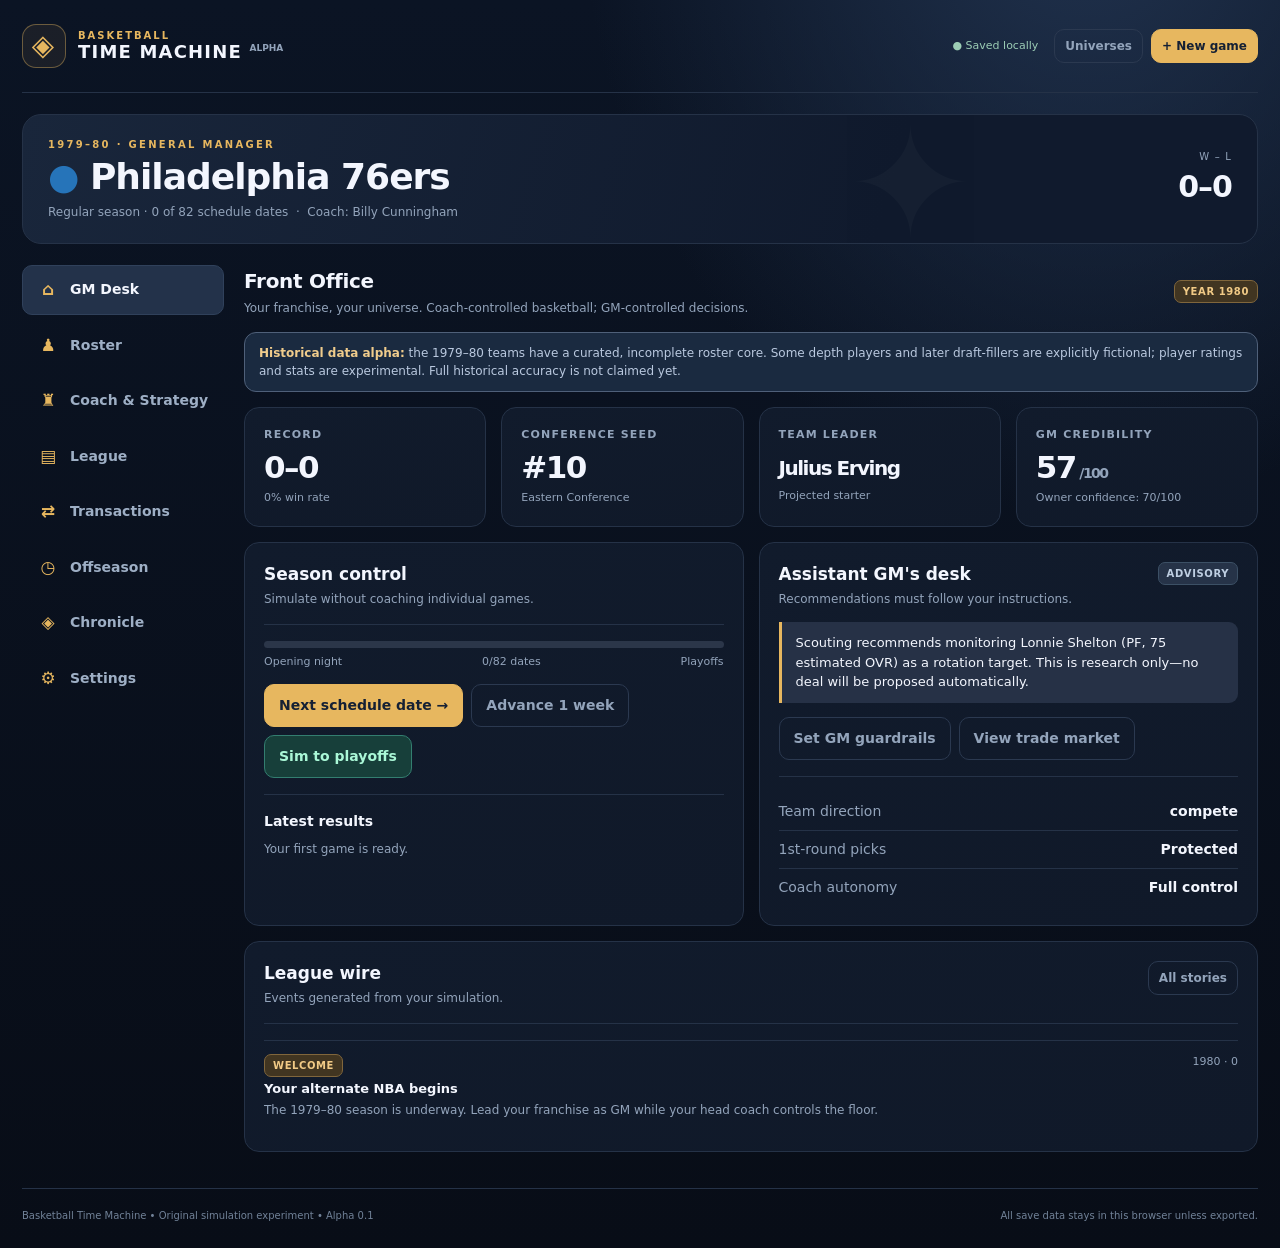
==== index.html @ 51116df2 "Add files via upload" ====
<!DOCTYPE html>
<html lang="en"><head><meta charset="UTF-8"><meta name="viewport" content="width=device-width,initial-scale=1,viewport-fit=cover"><meta name="theme-color" content="#0b1120"><title>Basketball Time Machine — GM Universe</title><link rel="stylesheet" href="style.css"></head>
<body>
<div class="shell">
 <header class="topbar"><div class="brand"><div class="brand-icon">◈</div><div><div class="brand-top">BASKETBALL</div><div class="brand-bottom">TIME MACHINE <sup>ALPHA</sup></div></div></div><div class="top-actions"><span id="saveBadge" class="save-badge">● Local save</span><button class="btn ghost small" data-action="open-saves">Universes</button><button class="btn small primary" data-action="new-game">+ New game</button></div></header>
 <section id="hero" class="hero"></section>
 <main class="layout"><nav id="nav" class="nav"></nav><div class="content"><div id="view"></div></div></main>
 <footer><span>Basketball Time Machine • Original simulation experiment • Alpha 0.1</span><span>All save data stays in this browser unless exported.</span></footer>
</div>
<div id="modal" class="modal-backdrop hidden" aria-hidden="true"><div id="modalContent" class="modal-panel"></div></div>
<div id="toast" class="toast hidden"></div>
<script src="data.js"></script><script src="engine.js"></script><script src="app.js"></script>
</body></html>
---- style.css ----
:root{--bg:#090f1b;--panel:#111b2c;--panel2:#17243a;--edge:#2b3950;--edge2:#253247;--text:#f3f6fe;--muted:#93a4bb;--gold:#e7b75f;--accent:#4cbba5;--red:#e27582;--blue:#8ac8ec;--radius:15px}*{box-sizing:border-box}html{scroll-behavior:smooth}body{margin:0;color:var(--text);background:radial-gradient(ellipse at 85% -10%,#21334f 0,transparent 33%),linear-gradient(#0b1424,#080d17);font:14px/1.5 system-ui,-apple-system,"Segoe UI",sans-serif;min-height:100vh}button,input,select{font:inherit}button{cursor:pointer}.shell{max-width:1480px;margin:auto;padding:0 22px}.topbar{display:flex;justify-content:space-between;align-items:center;padding:24px 0;border-bottom:1px solid var(--edge2);gap:12px}.brand{display:flex;gap:12px;align-items:center;font-weight:850;letter-spacing:2px;line-height:1.08}.brand-icon{display:grid;place-items:center;border:1px solid #e7b75f66;width:44px;height:44px;border-radius:14px;color:var(--gold);font-size:29px;background:#e7b75f12}.brand-top{font-size:10px;color:var(--gold)}.brand-bottom{font-size:18px;letter-spacing:1.2px}.brand sup{font-size:9px;font-weight:650;color:var(--muted);letter-spacing:0}.top-actions{display:flex;align-items:center;gap:8px}.save-badge{color:#9ccdb5;font-size:11px;margin-right:8px}.btn{border:1px solid var(--edge);border-radius:10px;padding:10px 14px;background:#20314c;color:var(--text);font-weight:700;transition:.12s}.btn:hover{filter:brightness(1.15);transform:translateY(-1px)}.btn:disabled{opacity:.45;cursor:not-allowed;transform:none}.btn.primary{background:var(--gold);border-color:var(--gold);color:#152034}.btn.green{background:#173f3a;border-color:#337e70;color:#aaf8d7}.btn.danger{background:#482432;border-color:#784350;color:#ffc2c4}.btn.ghost{background:transparent;color:var(--muted)}.btn.small{font-size:12px;padding:7px 10px}.btn.large{padding:13px 18px}.hero{background:linear-gradient(106deg,#19263b,#101a2d 70%);border:1px solid var(--edge2);border-radius:19px;margin:21px 0;padding:22px 25px;display:flex;align-items:center;justify-content:space-between;gap:20px;min-height:130px;position:relative;overflow:hidden}.hero:after{content:'✦';position:absolute;right:23%;top:-43px;font-size:150px;opacity:.025;pointer-events:none}.eyebrow{letter-spacing:2.3px;text-transform:uppercase;font-size:10px;color:var(--gold);font-weight:850}.hero h1{font-size:clamp(25px,3vw,36px);margin:4px 0 5px;line-height:1.15;letter-spacing:-1px}.hero p{margin:0;color:var(--muted);font-size:12px}.hero-right{text-align:right;display:flex;gap:18px;align-items:center}.hero-score{font-size:30px;font-weight:900;letter-spacing:-1px}.hero-record-label{font-size:10px;color:var(--muted);letter-spacing:1.2px;text-transform:uppercase}.layout{display:grid;grid-template-columns:202px minmax(0,1fr);gap:20px;padding-bottom:36px}.nav{display:flex;flex-direction:column;gap:6px;align-self:start;position:sticky;top:16px}.nav button{background:transparent;border:1px solid transparent;color:#9eafc5;text-align:left;padding:11px 14px;border-radius:10px;font-weight:650;display:flex;gap:11px;align-items:center}.nav button:hover{background:#17243a}.nav button.active{background:#23324a;color:var(--text);border-color:#30415b}.nav .nav-glyph{font-size:17px;color:var(--gold);width:22px;text-align:center}.nav-caption{text-transform:uppercase;font-size:10px;color:#73879f;letter-spacing:2px;font-weight:800;margin:17px 13px 3px}.content{min-width:0}.section-title{font-weight:800;font-size:20px;letter-spacing:-.3px;margin:0}.section-head{display:flex;justify-content:space-between;align-items:center;margin:1px 0 15px;gap:12px;flex-wrap:wrap}.section-sub{font-size:12px;color:var(--muted);margin:3px 0 0}.grid{display:grid;gap:15px}.grid.four{grid-template-columns:repeat(4,minmax(0,1fr))}.grid.three{grid-template-columns:repeat(3,minmax(0,1fr))}.grid.two{grid-template-columns:repeat(2,minmax(0,1fr))}.card{background:linear-gradient(165deg,var(--panel),#101929);border:1px solid var(--edge2);border-radius:var(--radius);padding:19px;min-width:0}.card h3{margin:0 0 14px;font-size:14px}.metric{font-size:31px;font-weight:850;letter-spacing:-1.5px}.metric-caption{color:var(--muted);font-size:11px;text-transform:uppercase;letter-spacing:1.2px;font-weight:700}.muted{color:var(--muted)}.tiny{font-size:11px}.smalltext{font-size:12px}.accent{color:var(--gold)}.success{color:#9becd0}.bad{color:var(--red)}.actions{display:flex;flex-wrap:wrap;gap:8px}.stack{display:flex;flex-direction:column;gap:15px}.headline{display:flex;align-items:start;justify-content:space-between;gap:15px}.headline h3{margin:0 0 3px;font-size:17px}.news{padding:13px 0;border-top:1px solid var(--edge2)}.news:first-child{border-top:0;padding-top:0}.news h4{margin:2px 0;font-size:13px}.tag{display:inline-block;padding:3px 8px;border:1px solid #3c5065;background:#263348;border-radius:7px;color:#bfcfe2;font-size:10px;text-transform:uppercase;letter-spacing:.6px;font-weight:750}.tag.gold{border-color:#80663c;background:#413521;color:#f1ca86}.tag.red{border-color:#934f5c;background:#482735;color:#f6afbf}.alert{border:1px solid #80633b;background:#392b1b;border-radius:12px;padding:13px 15px;color:#f5dca8;font-size:12px}.data-warning{border:1px solid #4f6079;background:#1a2a40;padding:11px 14px;border-radius:12px;color:#bac9df;font-size:12px}.data-warning strong{color:#f0cc8c}.table-wrap{overflow:auto;border:1px solid var(--edge2);border-radius:12px}.table{border-collapse:collapse;width:100%;font-size:12px;white-space:nowrap}.table th{background:#1b2b42;color:#9bafc6;text-transform:uppercase;letter-spacing:.7px;font-size:10px;text-align:left;font-weight:700;padding:12px 13px}.table td{padding:11px 13px;border-top:1px solid #29364a}.table tr:hover td{background:#1b2a3e}.table tr.mine td{background:#27354b}.table td.num,.table th.num{text-align:right;font-variant-numeric:tabular-nums}.table td strong{font-weight:750}.chip{display:inline-flex;align-items:center;gap:7px}.team-dot{width:9px;height:9px;border-radius:50%;display:inline-block;flex:none}.form-row{display:flex;flex-wrap:wrap;align-items:end;gap:12px;margin:10px 0}.field{display:flex;flex-direction:column;gap:6px;min-width:0}.field label{font-size:11px;color:#a4b8d1;font-weight:700}.field select,.field input{width:100%;background:#0e1728;border:1px solid #3a4c66;border-radius:9px;color:var(--text);padding:10px 11px;min-height:39px}.field input[type=range]{padding:0;border:0;accent-color:var(--gold);min-height:20px}.field input[type=checkbox]{width:auto;min-height:initial;accent-color:var(--gold)}.form-row .field{flex:1}.form-row .field select{min-width:100px}.line{height:1px;background:var(--edge2);margin:16px 0}.toggle-row{display:flex;align-items:center;justify-content:space-between;gap:15px;padding:12px 0;border-bottom:1px solid var(--edge2)}.toggle-row:last-child{border-bottom:0}.pill{border-radius:30px;padding:5px 10px;font-size:11px;background:#1a3a37;color:#9bd3c4}.progress{height:7px;background:#2b3649;border-radius:10px;overflow:hidden}.progress>span{height:100%;background:var(--gold);display:block}.progress-labels{display:flex;justify-content:space-between;color:var(--muted);font-size:11px;margin-top:6px}.kv{display:flex;justify-content:space-between;padding:8px 0;border-bottom:1px solid var(--edge2);gap:12px}.kv:last-child{border-bottom:0}.split{display:grid;grid-template-columns:minmax(0,1.2fr) minmax(280px,.8fr);gap:16px}.big-number{font-size:42px;font-weight:850;line-height:1}.center{text-align:center}.empty{border:1px dashed var(--edge);border-radius:12px;color:var(--muted);padding:25px;text-align:center}.timeline{border-left:1px solid #42516a;padding-left:18px;margin-left:6px}.timeline>div{position:relative;padding-bottom:18px}.timeline>div:before{content:'';position:absolute;left:-23px;top:3px;width:9px;height:9px;border-radius:50%;background:var(--gold)}.modal-backdrop{position:fixed;inset:0;background:#02060dc9;display:flex;justify-content:center;align-items:center;padding:20px;z-index:20;backdrop-filter:blur(5px)}.modal-backdrop.hidden,.toast.hidden{display:none}.modal-panel{width:100%;max-width:590px;max-height:90vh;overflow:auto;border:1px solid #45546c;border-radius:19px;background:#162239;box-shadow:0 24px 90px #0009;padding:25px}.modal-panel h2{margin:0 0 7px}.modal-panel .modal-close{float:right;background:none;color:#d4e2ef;border:0;font-size:22px}.modal-footer{display:flex;gap:10px;justify-content:end;margin-top:18px}.slot{border:1px solid #384b64;border-radius:11px;padding:12px;margin:9px 0;display:flex;justify-content:space-between;gap:10px;align-items:center}.toast{position:fixed;bottom:22px;right:22px;background:#233c37;border:1px solid #46806f;color:#cbf8e4;padding:12px 17px;border-radius:12px;max-width:400px;z-index:50;box-shadow:0 10px 40px #0006}footer{border-top:1px solid var(--edge2);padding:19px 0 25px;color:#718298;display:flex;justify-content:space-between;gap:10px;font-size:10px}.flex-end{margin-left:auto}.stat-row{display:grid;grid-template-columns:45px 1fr 90px;align-items:center;gap:10px;margin:11px 0}.profile-oval{width:56px;height:56px;border-radius:15px;background:#2a3d56;display:grid;place-items:center;font-size:24px;color:var(--gold);font-weight:800;border:1px solid #475b75}.notice-quote{border-left:3px solid var(--gold);padding:11px 14px;background:#263146;border-radius:0 9px 9px 0;font-size:13px}.draft-row{display:grid;grid-template-columns:1fr auto;gap:8px;padding:9px 0;border-bottom:1px solid var(--edge2)}.draft-row:last-child{border-bottom:0}@media(max-width:1000px){.grid.four{grid-template-columns:repeat(2,1fr)}.layout{grid-template-columns:165px minmax(0,1fr)}.split{grid-template-columns:1fr}.shell{padding:0 15px}}@media(max-width:650px){.shell{padding:0 12px}.topbar{padding:14px 0}.brand-bottom{font-size:13px}.brand-top{font-size:8px}.brand-icon{width:34px;height:34px}.save-badge{display:none}.top-actions .btn{font-size:10px;padding:7px 8px}.hero{padding:16px;margin:13px 0;min-height:115px}.hero h1{font-size:23px}.hero-right{gap:8px}.hero-score{font-size:23px}.layout{display:block}.nav{position:static;display:flex;flex-direction:row;overflow-x:auto;margin:0 -12px 16px;padding:0 12px 8px;scrollbar-width:none}.nav::-webkit-scrollbar{display:none}.nav button{flex:none;padding:9px 10px;font-size:11px;gap:5px}.nav .nav-glyph{width:15px;font-size:14px}.nav-caption{display:none}.grid.two,.grid.three{grid-template-columns:1fr}.grid.four{grid-template-columns:repeat(2,minmax(0,1fr));gap:9px}.card{padding:14px}.metric{font-size:26px}.hero-record-label{font-size:9px}footer{display:block}.modal-panel{padding:18px}.form-row{display:block}.form-row .field{margin-bottom:11px}.section-head{align-items:start}}@media(prefers-reduced-motion:reduce){*,*:before,*:after{animation:none!important;transition:none!important}}
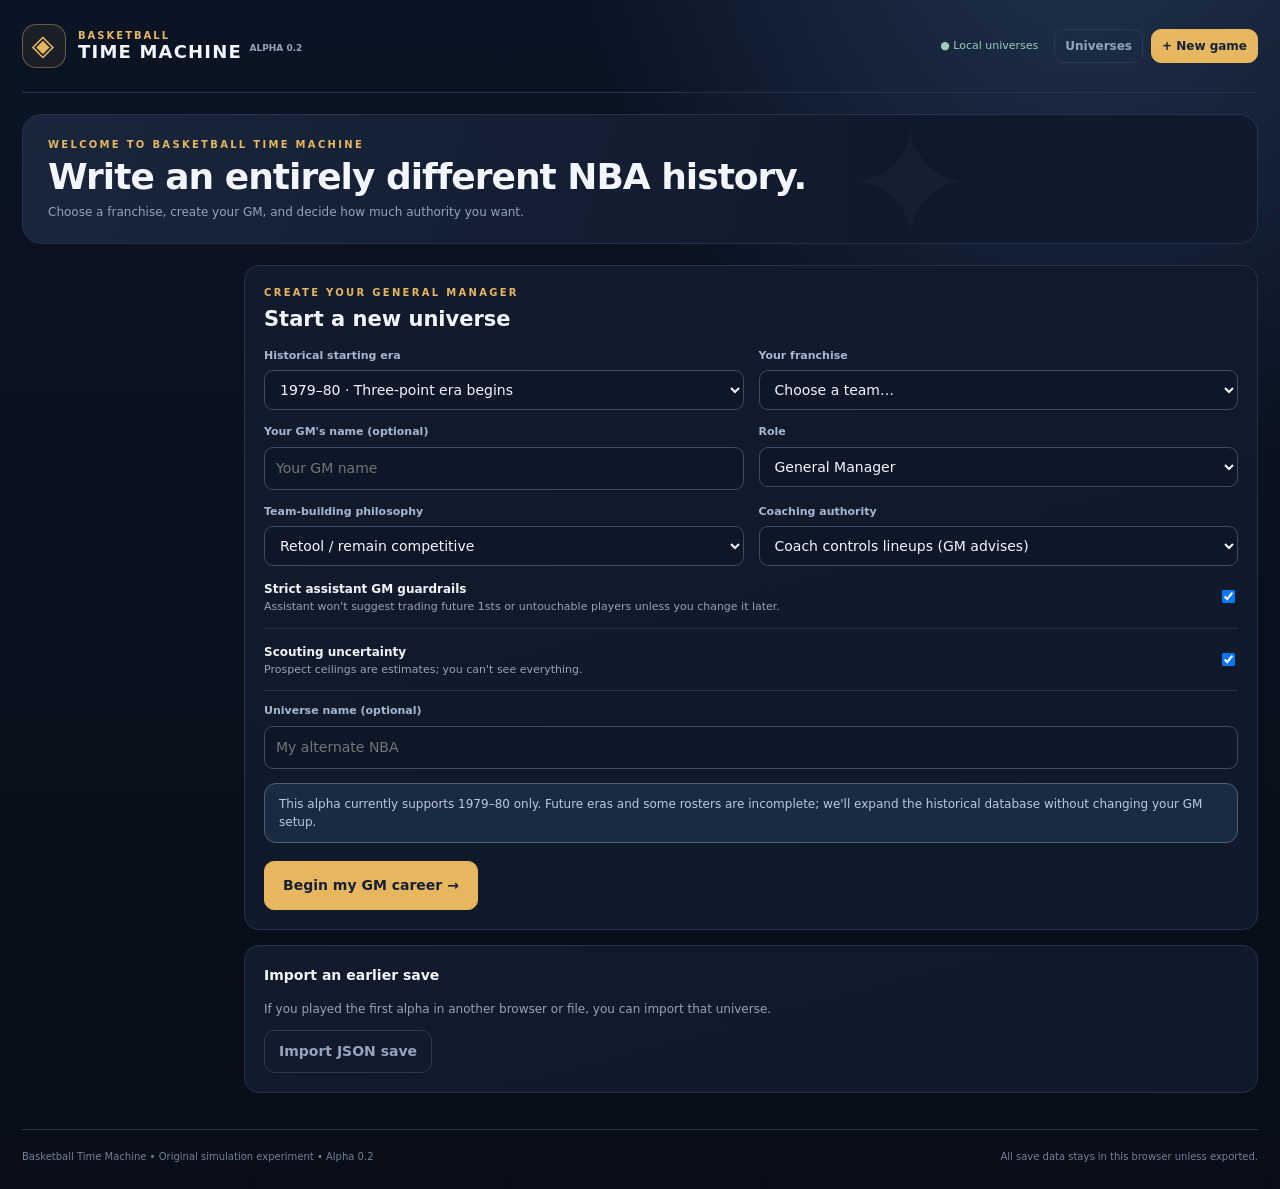
==== commit d90c6866: "Add files via upload" ====
--- a/index.html
+++ b/index.html
@@ -2,10 +2,10 @@
 <html lang="en"><head><meta charset="UTF-8"><meta name="viewport" content="width=device-width,initial-scale=1,viewport-fit=cover"><meta name="theme-color" content="#0b1120"><title>Basketball Time Machine — GM Universe</title><link rel="stylesheet" href="style.css"></head>
 <body>
 <div class="shell">
- <header class="topbar"><div class="brand"><div class="brand-icon">◈</div><div><div class="brand-top">BASKETBALL</div><div class="brand-bottom">TIME MACHINE <sup>ALPHA</sup></div></div></div><div class="top-actions"><span id="saveBadge" class="save-badge">● Local save</span><button class="btn ghost small" data-action="open-saves">Universes</button><button class="btn small primary" data-action="new-game">+ New game</button></div></header>
+ <header class="topbar"><div class="brand"><div class="brand-icon">◈</div><div><div class="brand-top">BASKETBALL</div><div class="brand-bottom">TIME MACHINE <sup>ALPHA 0.2</sup></div></div></div><div class="top-actions"><span id="saveBadge" class="save-badge">● Local save</span><button class="btn ghost small" data-action="open-saves">Universes</button><button class="btn small primary" data-action="new-game">+ New game</button></div></header>
  <section id="hero" class="hero"></section>
  <main class="layout"><nav id="nav" class="nav"></nav><div class="content"><div id="view"></div></div></main>
- <footer><span>Basketball Time Machine • Original simulation experiment • Alpha 0.1</span><span>All save data stays in this browser unless exported.</span></footer>
+ <footer><span>Basketball Time Machine • Original simulation experiment • Alpha 0.2</span><span>All save data stays in this browser unless exported.</span></footer>
 </div>
 <div id="modal" class="modal-backdrop hidden" aria-hidden="true"><div id="modalContent" class="modal-panel"></div></div>
 <div id="toast" class="toast hidden"></div>
--- a/style.css
+++ b/style.css
@@ -1 +1,4 @@
 :root{--bg:#090f1b;--panel:#111b2c;--panel2:#17243a;--edge:#2b3950;--edge2:#253247;--text:#f3f6fe;--muted:#93a4bb;--gold:#e7b75f;--accent:#4cbba5;--red:#e27582;--blue:#8ac8ec;--radius:15px}*{box-sizing:border-box}html{scroll-behavior:smooth}body{margin:0;color:var(--text);background:radial-gradient(ellipse at 85% -10%,#21334f 0,transparent 33%),linear-gradient(#0b1424,#080d17);font:14px/1.5 system-ui,-apple-system,"Segoe UI",sans-serif;min-height:100vh}button,input,select{font:inherit}button{cursor:pointer}.shell{max-width:1480px;margin:auto;padding:0 22px}.topbar{display:flex;justify-content:space-between;align-items:center;padding:24px 0;border-bottom:1px solid var(--edge2);gap:12px}.brand{display:flex;gap:12px;align-items:center;font-weight:850;letter-spacing:2px;line-height:1.08}.brand-icon{display:grid;place-items:center;border:1px solid #e7b75f66;width:44px;height:44px;border-radius:14px;color:var(--gold);font-size:29px;background:#e7b75f12}.brand-top{font-size:10px;color:var(--gold)}.brand-bottom{font-size:18px;letter-spacing:1.2px}.brand sup{font-size:9px;font-weight:650;color:var(--muted);letter-spacing:0}.top-actions{display:flex;align-items:center;gap:8px}.save-badge{color:#9ccdb5;font-size:11px;margin-right:8px}.btn{border:1px solid var(--edge);border-radius:10px;padding:10px 14px;background:#20314c;color:var(--text);font-weight:700;transition:.12s}.btn:hover{filter:brightness(1.15);transform:translateY(-1px)}.btn:disabled{opacity:.45;cursor:not-allowed;transform:none}.btn.primary{background:var(--gold);border-color:var(--gold);color:#152034}.btn.green{background:#173f3a;border-color:#337e70;color:#aaf8d7}.btn.danger{background:#482432;border-color:#784350;color:#ffc2c4}.btn.ghost{background:transparent;color:var(--muted)}.btn.small{font-size:12px;padding:7px 10px}.btn.large{padding:13px 18px}.hero{background:linear-gradient(106deg,#19263b,#101a2d 70%);border:1px solid var(--edge2);border-radius:19px;margin:21px 0;padding:22px 25px;display:flex;align-items:center;justify-content:space-between;gap:20px;min-height:130px;position:relative;overflow:hidden}.hero:after{content:'✦';position:absolute;right:23%;top:-43px;font-size:150px;opacity:.025;pointer-events:none}.eyebrow{letter-spacing:2.3px;text-transform:uppercase;font-size:10px;color:var(--gold);font-weight:850}.hero h1{font-size:clamp(25px,3vw,36px);margin:4px 0 5px;line-height:1.15;letter-spacing:-1px}.hero p{margin:0;color:var(--muted);font-size:12px}.hero-right{text-align:right;display:flex;gap:18px;align-items:center}.hero-score{font-size:30px;font-weight:900;letter-spacing:-1px}.hero-record-label{font-size:10px;color:var(--muted);letter-spacing:1.2px;text-transform:uppercase}.layout{display:grid;grid-template-columns:202px minmax(0,1fr);gap:20px;padding-bottom:36px}.nav{display:flex;flex-direction:column;gap:6px;align-self:start;position:sticky;top:16px}.nav button{background:transparent;border:1px solid transparent;color:#9eafc5;text-align:left;padding:11px 14px;border-radius:10px;font-weight:650;display:flex;gap:11px;align-items:center}.nav button:hover{background:#17243a}.nav button.active{background:#23324a;color:var(--text);border-color:#30415b}.nav .nav-glyph{font-size:17px;color:var(--gold);width:22px;text-align:center}.nav-caption{text-transform:uppercase;font-size:10px;color:#73879f;letter-spacing:2px;font-weight:800;margin:17px 13px 3px}.content{min-width:0}.section-title{font-weight:800;font-size:20px;letter-spacing:-.3px;margin:0}.section-head{display:flex;justify-content:space-between;align-items:center;margin:1px 0 15px;gap:12px;flex-wrap:wrap}.section-sub{font-size:12px;color:var(--muted);margin:3px 0 0}.grid{display:grid;gap:15px}.grid.four{grid-template-columns:repeat(4,minmax(0,1fr))}.grid.three{grid-template-columns:repeat(3,minmax(0,1fr))}.grid.two{grid-template-columns:repeat(2,minmax(0,1fr))}.card{background:linear-gradient(165deg,var(--panel),#101929);border:1px solid var(--edge2);border-radius:var(--radius);padding:19px;min-width:0}.card h3{margin:0 0 14px;font-size:14px}.metric{font-size:31px;font-weight:850;letter-spacing:-1.5px}.metric-caption{color:var(--muted);font-size:11px;text-transform:uppercase;letter-spacing:1.2px;font-weight:700}.muted{color:var(--muted)}.tiny{font-size:11px}.smalltext{font-size:12px}.accent{color:var(--gold)}.success{color:#9becd0}.bad{color:var(--red)}.actions{display:flex;flex-wrap:wrap;gap:8px}.stack{display:flex;flex-direction:column;gap:15px}.headline{display:flex;align-items:start;justify-content:space-between;gap:15px}.headline h3{margin:0 0 3px;font-size:17px}.news{padding:13px 0;border-top:1px solid var(--edge2)}.news:first-child{border-top:0;padding-top:0}.news h4{margin:2px 0;font-size:13px}.tag{display:inline-block;padding:3px 8px;border:1px solid #3c5065;background:#263348;border-radius:7px;color:#bfcfe2;font-size:10px;text-transform:uppercase;letter-spacing:.6px;font-weight:750}.tag.gold{border-color:#80663c;background:#413521;color:#f1ca86}.tag.red{border-color:#934f5c;background:#482735;color:#f6afbf}.alert{border:1px solid #80633b;background:#392b1b;border-radius:12px;padding:13px 15px;color:#f5dca8;font-size:12px}.data-warning{border:1px solid #4f6079;background:#1a2a40;padding:11px 14px;border-radius:12px;color:#bac9df;font-size:12px}.data-warning strong{color:#f0cc8c}.table-wrap{overflow:auto;border:1px solid var(--edge2);border-radius:12px}.table{border-collapse:collapse;width:100%;font-size:12px;white-space:nowrap}.table th{background:#1b2b42;color:#9bafc6;text-transform:uppercase;letter-spacing:.7px;font-size:10px;text-align:left;font-weight:700;padding:12px 13px}.table td{padding:11px 13px;border-top:1px solid #29364a}.table tr:hover td{background:#1b2a3e}.table tr.mine td{background:#27354b}.table td.num,.table th.num{text-align:right;font-variant-numeric:tabular-nums}.table td strong{font-weight:750}.chip{display:inline-flex;align-items:center;gap:7px}.team-dot{width:9px;height:9px;border-radius:50%;display:inline-block;flex:none}.form-row{display:flex;flex-wrap:wrap;align-items:end;gap:12px;margin:10px 0}.field{display:flex;flex-direction:column;gap:6px;min-width:0}.field label{font-size:11px;color:#a4b8d1;font-weight:700}.field select,.field input{width:100%;background:#0e1728;border:1px solid #3a4c66;border-radius:9px;color:var(--text);padding:10px 11px;min-height:39px}.field input[type=range]{padding:0;border:0;accent-color:var(--gold);min-height:20px}.field input[type=checkbox]{width:auto;min-height:initial;accent-color:var(--gold)}.form-row .field{flex:1}.form-row .field select{min-width:100px}.line{height:1px;background:var(--edge2);margin:16px 0}.toggle-row{display:flex;align-items:center;justify-content:space-between;gap:15px;padding:12px 0;border-bottom:1px solid var(--edge2)}.toggle-row:last-child{border-bottom:0}.pill{border-radius:30px;padding:5px 10px;font-size:11px;background:#1a3a37;color:#9bd3c4}.progress{height:7px;background:#2b3649;border-radius:10px;overflow:hidden}.progress>span{height:100%;background:var(--gold);display:block}.progress-labels{display:flex;justify-content:space-between;color:var(--muted);font-size:11px;margin-top:6px}.kv{display:flex;justify-content:space-between;padding:8px 0;border-bottom:1px solid var(--edge2);gap:12px}.kv:last-child{border-bottom:0}.split{display:grid;grid-template-columns:minmax(0,1.2fr) minmax(280px,.8fr);gap:16px}.big-number{font-size:42px;font-weight:850;line-height:1}.center{text-align:center}.empty{border:1px dashed var(--edge);border-radius:12px;color:var(--muted);padding:25px;text-align:center}.timeline{border-left:1px solid #42516a;padding-left:18px;margin-left:6px}.timeline>div{position:relative;padding-bottom:18px}.timeline>div:before{content:'';position:absolute;left:-23px;top:3px;width:9px;height:9px;border-radius:50%;background:var(--gold)}.modal-backdrop{position:fixed;inset:0;background:#02060dc9;display:flex;justify-content:center;align-items:center;padding:20px;z-index:20;backdrop-filter:blur(5px)}.modal-backdrop.hidden,.toast.hidden{display:none}.modal-panel{width:100%;max-width:590px;max-height:90vh;overflow:auto;border:1px solid #45546c;border-radius:19px;background:#162239;box-shadow:0 24px 90px #0009;padding:25px}.modal-panel h2{margin:0 0 7px}.modal-panel .modal-close{float:right;background:none;color:#d4e2ef;border:0;font-size:22px}.modal-footer{display:flex;gap:10px;justify-content:end;margin-top:18px}.slot{border:1px solid #384b64;border-radius:11px;padding:12px;margin:9px 0;display:flex;justify-content:space-between;gap:10px;align-items:center}.toast{position:fixed;bottom:22px;right:22px;background:#233c37;border:1px solid #46806f;color:#cbf8e4;padding:12px 17px;border-radius:12px;max-width:400px;z-index:50;box-shadow:0 10px 40px #0006}footer{border-top:1px solid var(--edge2);padding:19px 0 25px;color:#718298;display:flex;justify-content:space-between;gap:10px;font-size:10px}.flex-end{margin-left:auto}.stat-row{display:grid;grid-template-columns:45px 1fr 90px;align-items:center;gap:10px;margin:11px 0}.profile-oval{width:56px;height:56px;border-radius:15px;background:#2a3d56;display:grid;place-items:center;font-size:24px;color:var(--gold);font-weight:800;border:1px solid #475b75}.notice-quote{border-left:3px solid var(--gold);padding:11px 14px;background:#263146;border-radius:0 9px 9px 0;font-size:13px}.draft-row{display:grid;grid-template-columns:1fr auto;gap:8px;padding:9px 0;border-bottom:1px solid var(--edge2)}.draft-row:last-child{border-bottom:0}@media(max-width:1000px){.grid.four{grid-template-columns:repeat(2,1fr)}.layout{grid-template-columns:165px minmax(0,1fr)}.split{grid-template-columns:1fr}.shell{padding:0 15px}}@media(max-width:650px){.shell{padding:0 12px}.topbar{padding:14px 0}.brand-bottom{font-size:13px}.brand-top{font-size:8px}.brand-icon{width:34px;height:34px}.save-badge{display:none}.top-actions .btn{font-size:10px;padding:7px 8px}.hero{padding:16px;margin:13px 0;min-height:115px}.hero h1{font-size:23px}.hero-right{gap:8px}.hero-score{font-size:23px}.layout{display:block}.nav{position:static;display:flex;flex-direction:row;overflow-x:auto;margin:0 -12px 16px;padding:0 12px 8px;scrollbar-width:none}.nav::-webkit-scrollbar{display:none}.nav button{flex:none;padding:9px 10px;font-size:11px;gap:5px}.nav .nav-glyph{width:15px;font-size:14px}.nav-caption{display:none}.grid.two,.grid.three{grid-template-columns:1fr}.grid.four{grid-template-columns:repeat(2,minmax(0,1fr));gap:9px}.card{padding:14px}.metric{font-size:26px}.hero-record-label{font-size:9px}footer{display:block}.modal-panel{padding:18px}.form-row{display:block}.form-row .field{margin-bottom:11px}.section-head{align-items:start}}@media(prefers-reduced-motion:reduce){*,*:before,*:after{animation:none!important;transition:none!important}}
+
+/* Trade Center v0.2 */
+.deal-panel{border:1px solid #806b3a; background:linear-gradient(130deg,#20283a,#15213a);border-radius:14px;padding:16px}.deal-panel .kv{border-bottom:1px solid var(--edge2);padding:7px 0}.deal-panel .actions{margin-top:13px}.deal-panel .tag{display:inline-block}.field select,.field input{max-width:100%}@media(max-width:700px){.deal-panel{padding:13px}.top-actions .btn{padding:8px 9px}.brand-bottom{font-size:15px}}
